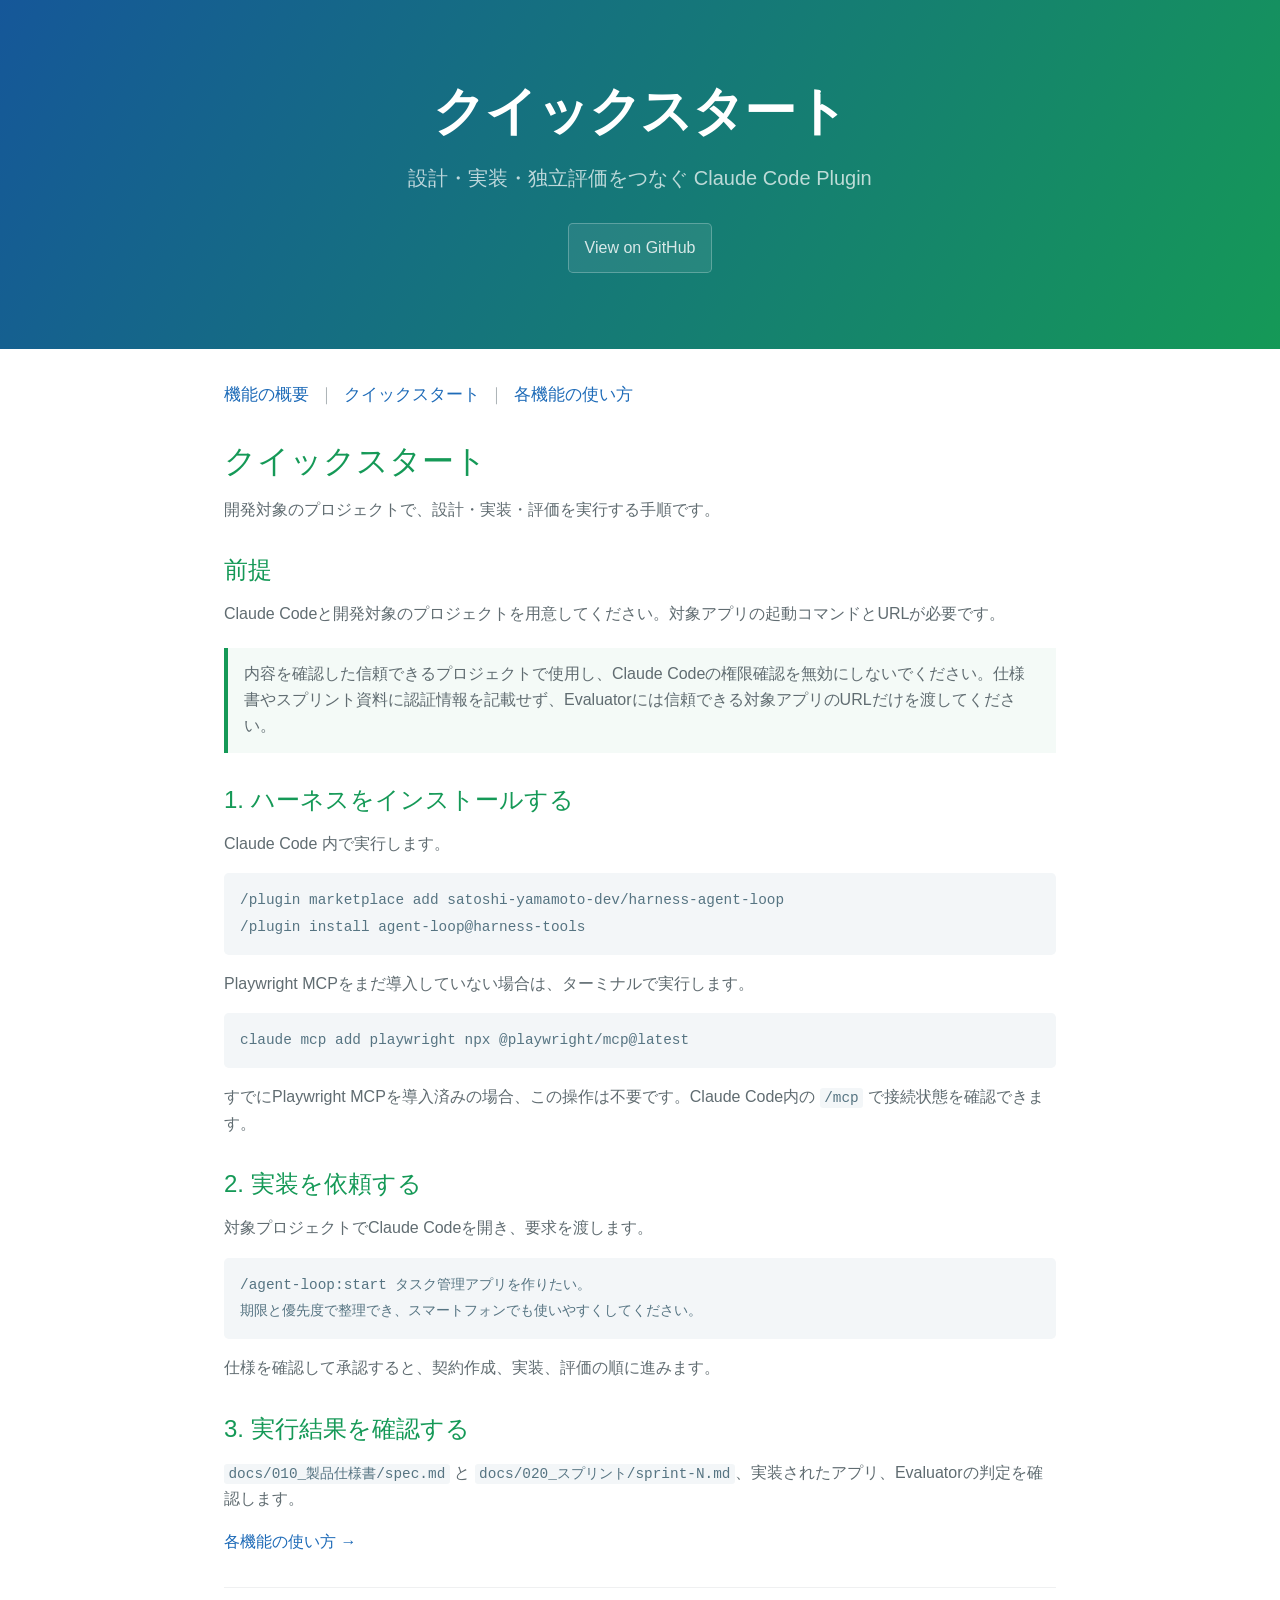
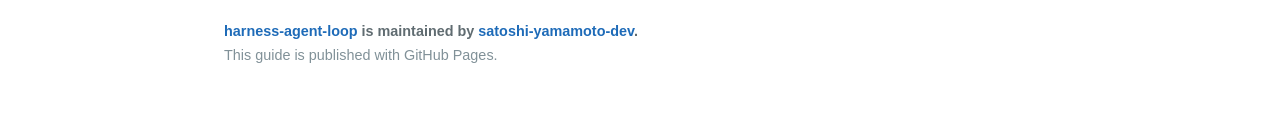
==== docs/setup.html @ 73f6a07a "Publish guide from docs branch source" ====
<!doctype html>
<html lang="ja"><head><meta charset="utf-8"><meta name="viewport" content="width=device-width,initial-scale=1"><meta name="description" content="harness-agent-loopのインストールと開始手順"><title>クイックスタート | harness-agent-loop</title><link rel="stylesheet" href="assets/style.css"></head>
<body><a class="skip-link" href="#content">本文へ移動</a>
<header class="page-header"><h1>クイックスタート</h1><p>設計・実装・独立評価をつなぐ Claude Code Plugin</p><a class="github-button" href="https://github.com/satoshi-yamamoto-dev/harness-agent-loop">View on GitHub</a></header>
<main id="content" class="main-content">
  <nav class="site-nav" aria-label="ユーザーガイド"><a href="./">機能の概要</a><span class="separator">｜</span><a aria-current="page" href="setup.html">クイックスタート</a><span class="separator">｜</span><a href="usage.html">各機能の使い方</a></nav>
  <h1>クイックスタート</h1><p>開発対象のプロジェクトで、設計・実装・評価を実行する手順です。</p>
  <h2>前提</h2><p>Claude Codeと開発対象のプロジェクトを用意してください。対象アプリの起動コマンドとURLが必要です。</p><div class="notice">内容を確認した信頼できるプロジェクトで使用し、Claude Codeの権限確認を無効にしないでください。仕様書やスプリント資料に認証情報を記載せず、Evaluatorには信頼できる対象アプリのURLだけを渡してください。</div>
  <h2>1. ハーネスをインストールする</h2><p>Claude Code 内で実行します。</p><pre><code>/plugin marketplace add satoshi-yamamoto-dev/harness-agent-loop
/plugin install agent-loop@harness-tools</code></pre><p>Playwright MCPをまだ導入していない場合は、ターミナルで実行します。</p><pre><code>claude mcp add playwright npx @playwright/mcp@latest</code></pre><p>すでにPlaywright MCPを導入済みの場合、この操作は不要です。Claude Code内の <code>/mcp</code> で接続状態を確認できます。</p>
  <h2>2. 実装を依頼する</h2><p>対象プロジェクトでClaude Codeを開き、要求を渡します。</p><pre><code>/agent-loop:start タスク管理アプリを作りたい。
期限と優先度で整理でき、スマートフォンでも使いやすくしてください。</code></pre><p>仕様を確認して承認すると、契約作成、実装、評価の順に進みます。</p>
  <h2>3. 実行結果を確認する</h2><p><code>docs/010_製品仕様書/spec.md</code> と <code>docs/020_スプリント/sprint-N.md</code>、実装されたアプリ、Evaluatorの判定を確認します。</p>
  <p class="page-links"><a href="usage.html">各機能の使い方 →</a></p>
  <footer class="site-footer"><span class="site-footer-owner"><a href="https://github.com/satoshi-yamamoto-dev/harness-agent-loop">harness-agent-loop</a> is maintained by <a href="https://github.com/satoshi-yamamoto-dev">satoshi-yamamoto-dev</a>.</span><span class="site-footer-credits">This guide is published with GitHub Pages.</span></footer>
</main></body></html>
---- docs/assets/style.css ----
:root { --blue:#155799; --green:#159957; --ink:#606c71; --heading:#159957; --link:#1e6bb8; --line:#eff0f1; --code:#f3f6f8; }
* { box-sizing:border-box; }
html { scroll-behavior:smooth; }
body { margin:0; color:var(--ink); background:#fff; font-family:"Open Sans","Helvetica Neue",Helvetica,Arial,sans-serif; font-size:16px; line-height:1.65; }
a { color:var(--link); text-decoration:none; }
a:hover { text-decoration:underline; }
a:focus-visible { outline:3px solid #f0b44d; outline-offset:3px; }
.skip-link { position:absolute; top:-80px; left:16px; z-index:2; padding:8px 12px; background:#fff; }
.skip-link:focus { top:12px; }
.page-header { padding:5rem 1rem 4.8rem; color:#fff; text-align:center; background:linear-gradient(120deg,var(--blue),var(--green)); }
.page-header h1 { margin:0; font-size:3.25rem; line-height:1.2; letter-spacing:-.02em; }
.page-header p { margin:1.25rem 0 0; color:rgba(255,255,255,.72); font-size:1.25rem; }
.github-button { display:inline-block; margin-top:1.75rem; padding:.65rem 1rem; color:rgba(255,255,255,.82); border:1px solid rgba(255,255,255,.25); border-radius:.3rem; background:rgba(255,255,255,.08); }
.github-button:hover { text-decoration:none; background:rgba(255,255,255,.16); }
.main-content { max-width:64rem; margin:0 auto; padding:2rem 6rem 3rem; }
.site-nav { margin-bottom:2rem; font-size:1.05rem; }
.site-nav a { display:inline-block; }
.separator { margin:0 .55rem; color:#aeb5b8; }
.main-content h1,.main-content h2,.main-content h3 { color:var(--heading); font-weight:400; line-height:1.25; }
.main-content h1 { margin:1.25rem 0 1rem; font-size:2rem; }
.main-content h2 { margin:2rem 0 1rem; font-size:1.5rem; }
.main-content h3 { margin:1.5rem 0 .6rem; font-size:1.15rem; }
.main-content p { margin:1rem 0; }
.main-content li+li { margin-top:.35rem; }
.flow-image { display:block; width:100%; max-width:850px; height:auto; margin:2rem auto; }
code { padding:.12rem .28rem; color:#567482; background:var(--code); border-radius:.2rem; font-family:Consolas,"Liberation Mono",monospace; font-size:.9em; }
pre { margin:1rem 0; padding:.9rem 1rem; overflow:auto; background:var(--code); border-radius:.3rem; }
pre code { padding:0; color:#567482; background:transparent; }
table { display:block; width:100%; overflow:auto; border-collapse:collapse; }
th,td { padding:.55rem .8rem; border:1px solid #dfe2e5; text-align:left; }
th { font-weight:600; background:#f7f8f9; }
.notice { margin:1.25rem 0; padding:.8rem 1rem; border-left:.3rem solid var(--green); background:#f4faf7; }
.page-links { margin-top:2.5rem; }
.site-footer { margin-top:2rem; padding-top:2rem; border-top:1px solid var(--line); font-size:.9rem; }
.site-footer-owner { display:block; font-weight:600; }
.site-footer-credits { display:block; color:#819198; }
@media(max-width:720px) { .page-header{padding:3.2rem 1rem 3rem}.page-header h1{font-size:2.15rem}.page-header p{font-size:1.05rem}.main-content{padding:1.6rem 1.25rem 2rem}.separator{margin:0 .25rem} }
@media(prefers-reduced-motion:reduce) { html{scroll-behavior:auto} }
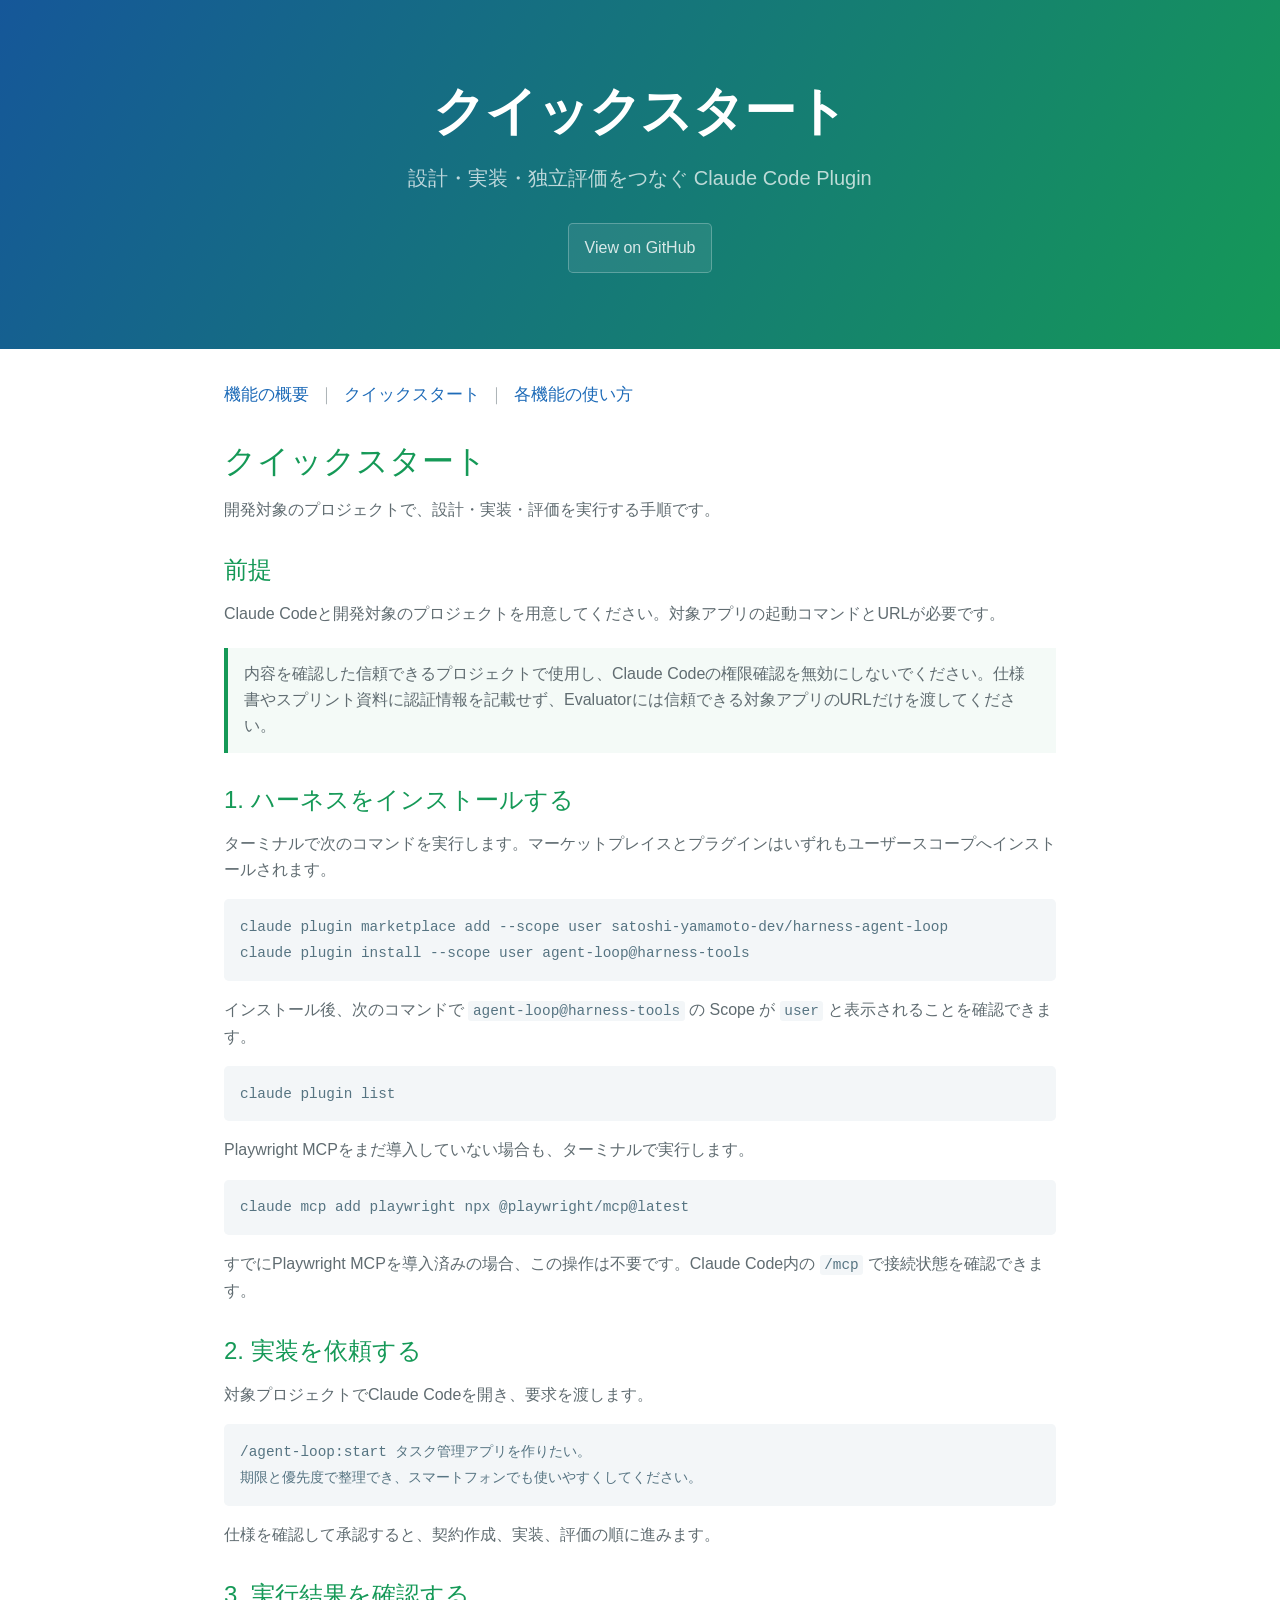
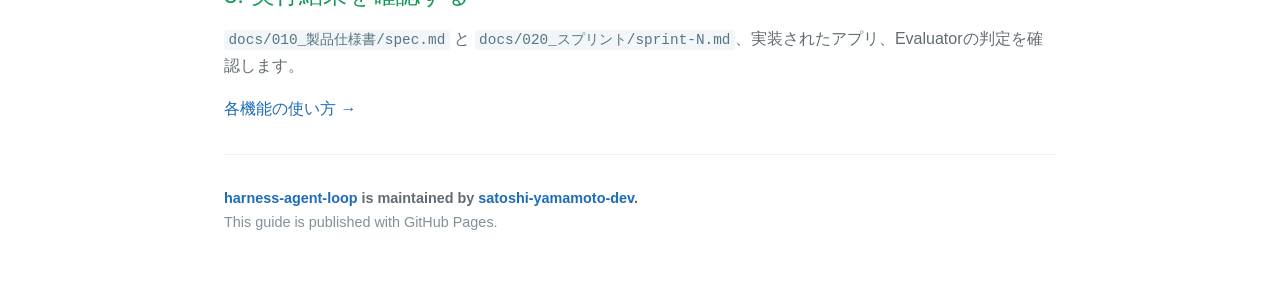
==== commit 9c85dee8: "Clarify user-scope plugin lifecycle" ====
--- a/docs/setup.html
+++ b/docs/setup.html
@@ -6,8 +6,8 @@
   <nav class="site-nav" aria-label="ユーザーガイド"><a href="./">機能の概要</a><span class="separator">｜</span><a aria-current="page" href="setup.html">クイックスタート</a><span class="separator">｜</span><a href="usage.html">各機能の使い方</a></nav>
   <h1>クイックスタート</h1><p>開発対象のプロジェクトで、設計・実装・評価を実行する手順です。</p>
   <h2>前提</h2><p>Claude Codeと開発対象のプロジェクトを用意してください。対象アプリの起動コマンドとURLが必要です。</p><div class="notice">内容を確認した信頼できるプロジェクトで使用し、Claude Codeの権限確認を無効にしないでください。仕様書やスプリント資料に認証情報を記載せず、Evaluatorには信頼できる対象アプリのURLだけを渡してください。</div>
-  <h2>1. ハーネスをインストールする</h2><p>Claude Code 内で実行します。</p><pre><code>/plugin marketplace add satoshi-yamamoto-dev/harness-agent-loop
-/plugin install agent-loop@harness-tools</code></pre><p>Playwright MCPをまだ導入していない場合は、ターミナルで実行します。</p><pre><code>claude mcp add playwright npx @playwright/mcp@latest</code></pre><p>すでにPlaywright MCPを導入済みの場合、この操作は不要です。Claude Code内の <code>/mcp</code> で接続状態を確認できます。</p>
+  <h2>1. ハーネスをインストールする</h2><p>ターミナルで次のコマンドを実行します。マーケットプレイスとプラグインはいずれもユーザースコープへインストールされます。</p><pre><code>claude plugin marketplace add --scope user satoshi-yamamoto-dev/harness-agent-loop
+claude plugin install --scope user agent-loop@harness-tools</code></pre><p>インストール後、次のコマンドで <code>agent-loop@harness-tools</code> の Scope が <code>user</code> と表示されることを確認できます。</p><pre><code>claude plugin list</code></pre><p>Playwright MCPをまだ導入していない場合も、ターミナルで実行します。</p><pre><code>claude mcp add playwright npx @playwright/mcp@latest</code></pre><p>すでにPlaywright MCPを導入済みの場合、この操作は不要です。Claude Code内の <code>/mcp</code> で接続状態を確認できます。</p>
   <h2>2. 実装を依頼する</h2><p>対象プロジェクトでClaude Codeを開き、要求を渡します。</p><pre><code>/agent-loop:start タスク管理アプリを作りたい。
 期限と優先度で整理でき、スマートフォンでも使いやすくしてください。</code></pre><p>仕様を確認して承認すると、契約作成、実装、評価の順に進みます。</p>
   <h2>3. 実行結果を確認する</h2><p><code>docs/010_製品仕様書/spec.md</code> と <code>docs/020_スプリント/sprint-N.md</code>、実装されたアプリ、Evaluatorの判定を確認します。</p>
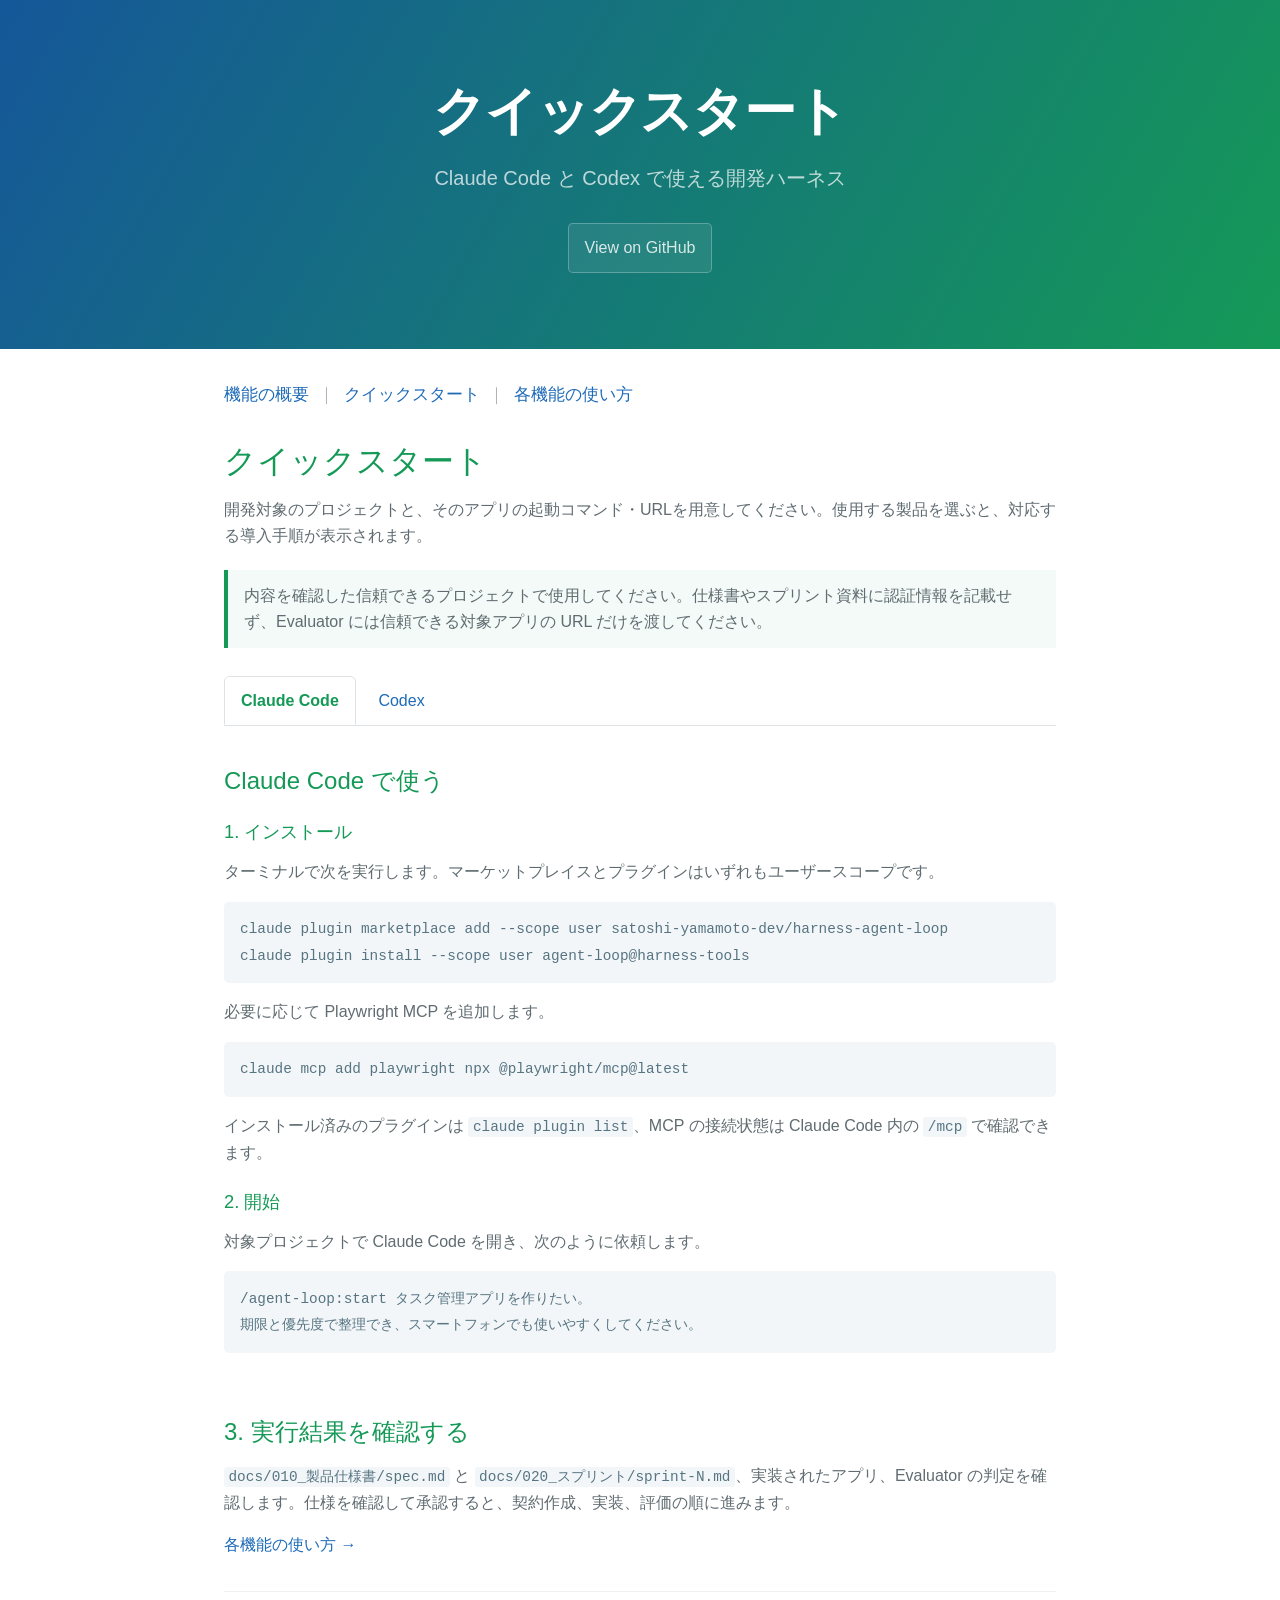
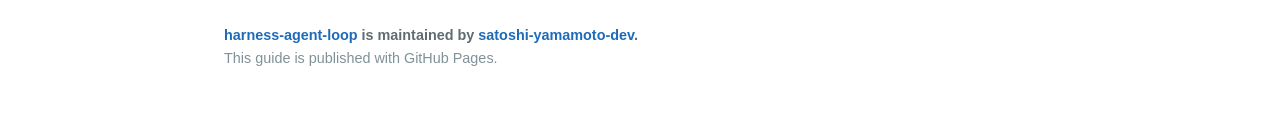
==== commit 8ffe51e5: "feat: Claude Code と Codex の両対応プラグイン構成を追加 Claude Code 用資源を cc/agent-loop に移し、既存のマーケットプレイス名と起動コマンドを維持し" ====
--- a/docs/setup.html
+++ b/docs/setup.html
@@ -1,16 +1,62 @@
 <!doctype html>
-<html lang="ja"><head><meta charset="utf-8"><meta name="viewport" content="width=device-width,initial-scale=1"><meta name="description" content="harness-agent-loopのインストールと開始手順"><title>クイックスタート | harness-agent-loop</title><link rel="stylesheet" href="assets/style.css"></head>
-<body><a class="skip-link" href="#content">本文へ移動</a>
-<header class="page-header"><h1>クイックスタート</h1><p>設計・実装・独立評価をつなぐ Claude Code Plugin</p><a class="github-button" href="https://github.com/satoshi-yamamoto-dev/harness-agent-loop">View on GitHub</a></header>
+<html lang="ja">
+<head>
+  <meta charset="utf-8">
+  <meta name="viewport" content="width=device-width,initial-scale=1">
+  <meta name="description" content="harness-agent-loopのインストールと開始手順">
+  <title>クイックスタート | harness-agent-loop</title>
+  <link rel="stylesheet" href="assets/style.css">
+</head>
+<body>
+<a class="skip-link" href="#content">本文へ移動</a>
+<header class="page-header">
+  <h1>クイックスタート</h1>
+  <p>Claude Code と Codex で使える開発ハーネス</p>
+  <a class="github-button" href="https://github.com/satoshi-yamamoto-dev/harness-agent-loop">View on GitHub</a>
+</header>
 <main id="content" class="main-content">
   <nav class="site-nav" aria-label="ユーザーガイド"><a href="./">機能の概要</a><span class="separator">｜</span><a aria-current="page" href="setup.html">クイックスタート</a><span class="separator">｜</span><a href="usage.html">各機能の使い方</a></nav>
-  <h1>クイックスタート</h1><p>開発対象のプロジェクトで、設計・実装・評価を実行する手順です。</p>
-  <h2>前提</h2><p>Claude Codeと開発対象のプロジェクトを用意してください。対象アプリの起動コマンドとURLが必要です。</p><div class="notice">内容を確認した信頼できるプロジェクトで使用し、Claude Codeの権限確認を無効にしないでください。仕様書やスプリント資料に認証情報を記載せず、Evaluatorには信頼できる対象アプリのURLだけを渡してください。</div>
-  <h2>1. ハーネスをインストールする</h2><p>ターミナルで次のコマンドを実行します。マーケットプレイスとプラグインはいずれもユーザースコープへインストールされます。</p><pre><code>claude plugin marketplace add --scope user satoshi-yamamoto-dev/harness-agent-loop
-claude plugin install --scope user agent-loop@harness-tools</code></pre><p>インストール後、次のコマンドで <code>agent-loop@harness-tools</code> の Scope が <code>user</code> と表示されることを確認できます。</p><pre><code>claude plugin list</code></pre><p>Playwright MCPをまだ導入していない場合も、ターミナルで実行します。</p><pre><code>claude mcp add playwright npx @playwright/mcp@latest</code></pre><p>すでにPlaywright MCPを導入済みの場合、この操作は不要です。Claude Code内の <code>/mcp</code> で接続状態を確認できます。</p>
-  <h2>2. 実装を依頼する</h2><p>対象プロジェクトでClaude Codeを開き、要求を渡します。</p><pre><code>/agent-loop:start タスク管理アプリを作りたい。
-期限と優先度で整理でき、スマートフォンでも使いやすくしてください。</code></pre><p>仕様を確認して承認すると、契約作成、実装、評価の順に進みます。</p>
-  <h2>3. 実行結果を確認する</h2><p><code>docs/010_製品仕様書/spec.md</code> と <code>docs/020_スプリント/sprint-N.md</code>、実装されたアプリ、Evaluatorの判定を確認します。</p>
+  <h1>クイックスタート</h1>
+  <p>開発対象のプロジェクトと、そのアプリの起動コマンド・URLを用意してください。使用する製品を選ぶと、対応する導入手順が表示されます。</p>
+  <div class="notice">内容を確認した信頼できるプロジェクトで使用してください。仕様書やスプリント資料に認証情報を記載せず、Evaluator には信頼できる対象アプリの URL だけを渡してください。</div>
+  <div class="platform-tabs" role="group" aria-label="使用する製品">
+    <input type="radio" id="setup-claude" name="setup-platform" checked>
+    <input type="radio" id="setup-codex" name="setup-platform">
+    <div class="tab-list">
+      <label for="setup-claude">Claude Code</label>
+      <label for="setup-codex">Codex</label>
+    </div>
+    <section class="tab-panel claude-panel" aria-labelledby="setup-claude-label">
+      <h2 id="setup-claude-label">Claude Code で使う</h2>
+      <h3>1. インストール</h3>
+      <p>ターミナルで次を実行します。マーケットプレイスとプラグインはいずれもユーザースコープです。</p>
+      <pre><code>claude plugin marketplace add --scope user satoshi-yamamoto-dev/harness-agent-loop
+claude plugin install --scope user agent-loop@harness-tools</code></pre>
+      <p>必要に応じて Playwright MCP を追加します。</p>
+      <pre><code>claude mcp add playwright npx @playwright/mcp@latest</code></pre>
+      <p>インストール済みのプラグインは <code>claude plugin list</code>、MCP の接続状態は Claude Code 内の <code>/mcp</code> で確認できます。</p>
+      <h3>2. 開始</h3>
+      <p>対象プロジェクトで Claude Code を開き、次のように依頼します。</p>
+      <pre><code>/agent-loop:start タスク管理アプリを作りたい。
+期限と優先度で整理でき、スマートフォンでも使いやすくしてください。</code></pre>
+    </section>
+    <section class="tab-panel codex-panel" aria-labelledby="setup-codex-label">
+      <h2 id="setup-codex-label">Codex で使う</h2>
+      <h3>1. インストール</h3>
+      <p>ターミナルでマーケットプレイスとプラグインを追加します。</p>
+      <pre><code>codex plugin marketplace add satoshi-yamamoto-dev/harness-agent-loop
+codex plugin add agent-loop@harness-tools-codex</code></pre>
+      <p>ブラウザ評価には、Codex の利用環境で使えるブラウザ操作手段と起動済みの対象アプリが必要です。ブラウザで操作できない条件は未検証として扱います。</p>
+      <h3>2. 開始</h3>
+      <p>対象プロジェクトの Codex の入力欄で、Skill 名と依頼を入力します。次の行はシェルコマンドではありません。</p>
+      <pre><code>$agent-loop:start タスク管理アプリを作りたい。
+期限と優先度で整理でき、スマートフォンでも使いやすくしてください。</code></pre>
+    </section>
+  </div>
+  <h2>3. 実行結果を確認する</h2>
+  <p><code>docs/010_製品仕様書/spec.md</code> と <code>docs/020_スプリント/sprint-N.md</code>、実装されたアプリ、Evaluator の判定を確認します。仕様を確認して承認すると、契約作成、実装、評価の順に進みます。</p>
   <p class="page-links"><a href="usage.html">各機能の使い方 →</a></p>
   <footer class="site-footer"><span class="site-footer-owner"><a href="https://github.com/satoshi-yamamoto-dev/harness-agent-loop">harness-agent-loop</a> is maintained by <a href="https://github.com/satoshi-yamamoto-dev">satoshi-yamamoto-dev</a>.</span><span class="site-footer-credits">This guide is published with GitHub Pages.</span></footer>
-</main></body></html>
+</main>
+</body>
+</html>
--- a/docs/assets/style.css
+++ b/docs/assets/style.css
@@ -36,3 +36,18 @@
 .site-footer-credits { display:block; color:#819198; }
 @media(max-width:720px) { .page-header{padding:3.2rem 1rem 3rem}.page-header h1{font-size:2.15rem}.page-header p{font-size:1.05rem}.main-content{padding:1.6rem 1.25rem 2rem}.separator{margin:0 .25rem} }
 @media(prefers-reduced-motion:reduce) { html{scroll-behavior:auto} }
+
+/* 製品別の手順。ラジオボタンで切り替えるため JavaScript は不要。 */
+.platform-tabs { margin:1.75rem 0 2rem; }
+.platform-tabs > input { position:absolute; width:1px; height:1px; opacity:0; }
+.tab-list { display:flex; gap:.35rem; border-bottom:1px solid #dfe2e5; }
+.tab-list label { display:inline-block; padding:.65rem 1rem; color:var(--link); cursor:pointer; border:1px solid transparent; border-radius:.35rem .35rem 0 0; }
+.tab-list label:hover { background:#f3f6f8; }
+.platform-tabs > input:first-of-type:checked ~ .tab-list label:first-child,
+.platform-tabs > input:nth-of-type(2):checked ~ .tab-list label:nth-child(2) { color:var(--heading); background:#fff; border-color:#dfe2e5; border-bottom-color:#fff; font-weight:600; }
+.platform-tabs > input:first-of-type:focus-visible ~ .tab-list label:first-child,
+.platform-tabs > input:nth-of-type(2):focus-visible ~ .tab-list label:nth-child(2) { outline:3px solid #f0b44d; outline-offset:2px; }
+.tab-panel { display:none; padding:.5rem 0 1rem; }
+.platform-tabs > input:first-of-type:checked ~ .claude-panel,
+.platform-tabs > input:nth-of-type(2):checked ~ .codex-panel { display:block; }
+@media(max-width:480px) { .tab-list label { flex:1; text-align:center; padding:.6rem .3rem; } }
